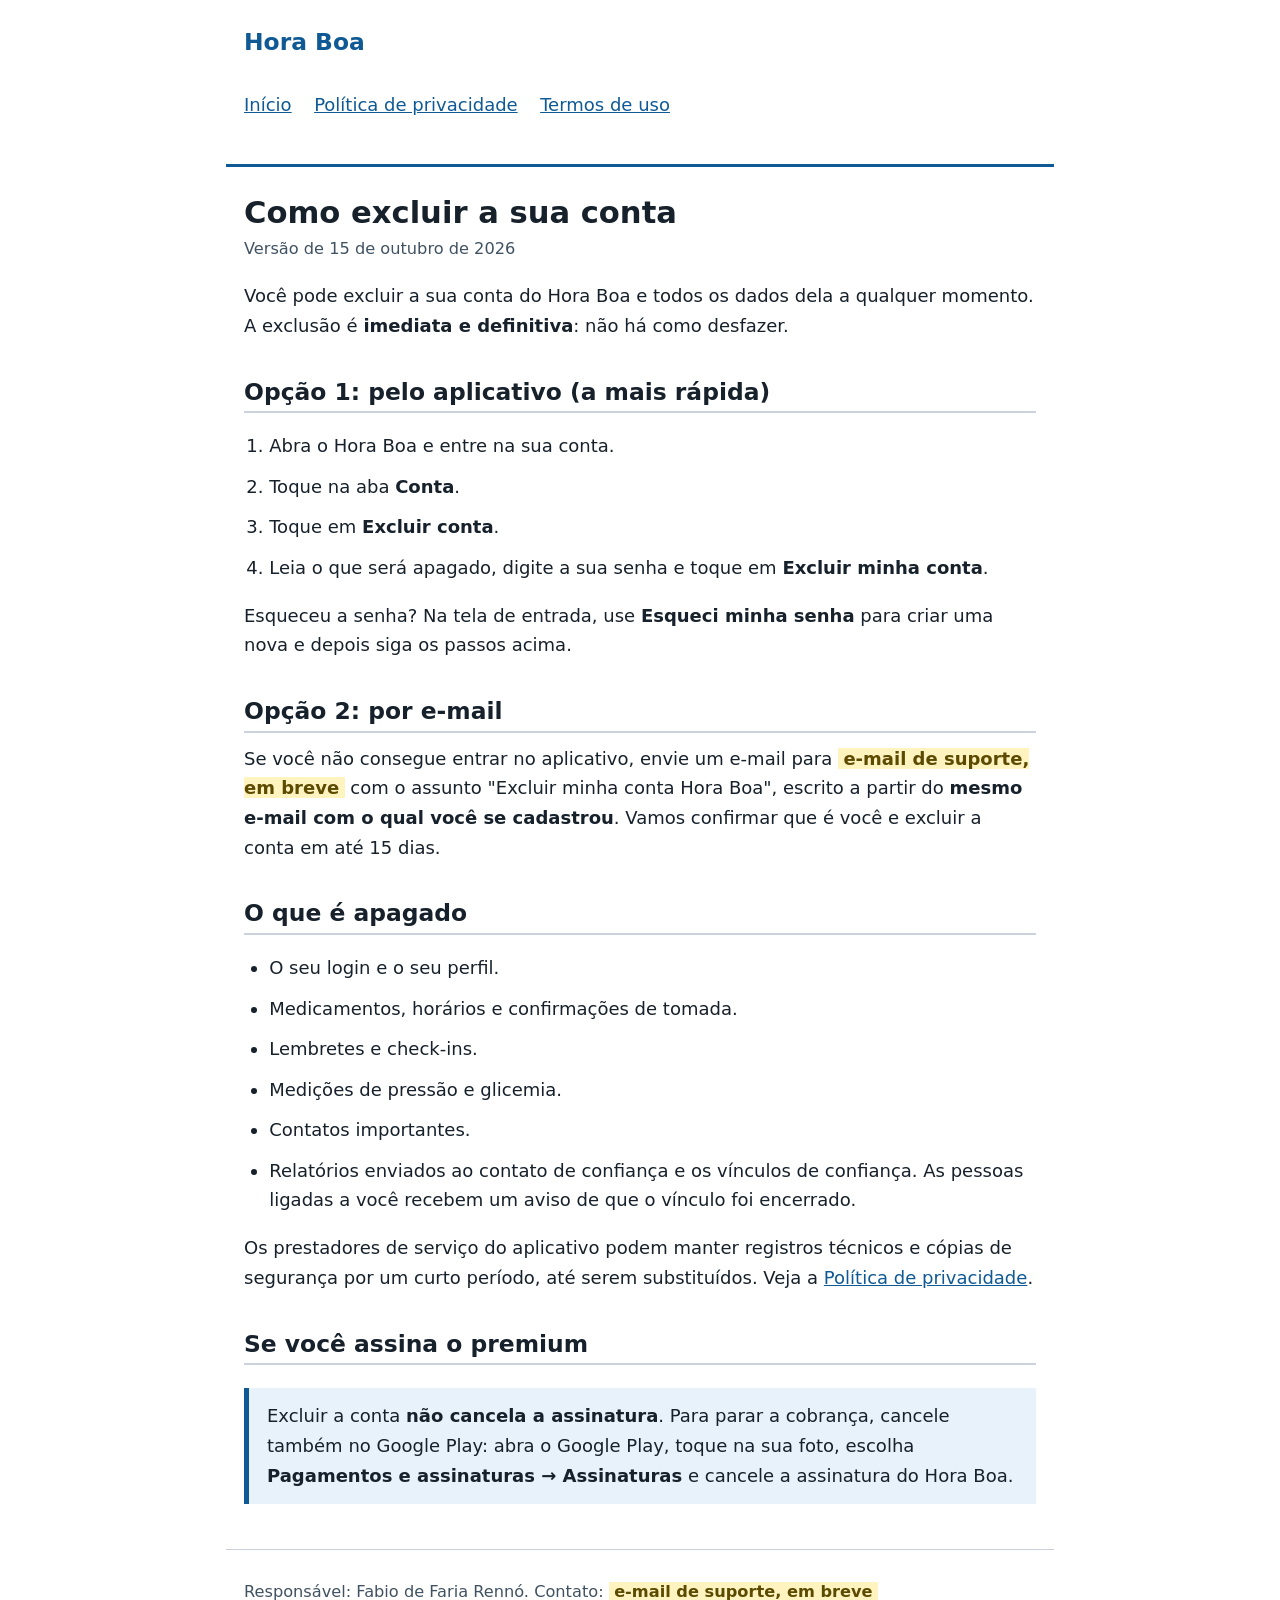
==== excluir-conta/index.html @ cc04911a "Paginas publicas do Hora Boa: privacidade, termos e exclusao de conta Co-Authored-By: Claude Sonnet " ====
<!DOCTYPE html>
<html lang="pt-BR">
<head>
  <meta charset="utf-8">
  <meta name="viewport" content="width=device-width, initial-scale=1">
  <title>Como excluir a sua conta — Hora Boa</title>
  <meta name="description" content="Passo a passo para excluir a conta do aplicativo Hora Boa e apagar os seus dados, no aplicativo ou por e-mail.">
  <link rel="stylesheet" href="../style.css">
</head>
<body>
  <header>
    <p class="brand">Hora Boa</p>
    <nav aria-label="Páginas">
      <ul>
        <li><a href="../">Início</a></li>
        <li><a href="../privacidade/">Política de privacidade</a></li>
        <li><a href="../termos/">Termos de uso</a></li>
      </ul>
    </nav>
  </header>
  <main>
    <h1>Como excluir a sua conta</h1>
    <p class="version">Versão de 15 de outubro de 2026</p>

    <p>Você pode excluir a sua conta do Hora Boa e todos os dados dela a qualquer momento. A exclusão é <strong>imediata e definitiva</strong>: não há como desfazer.</p>

    <h2>Opção 1: pelo aplicativo (a mais rápida)</h2>
    <ol>
      <li>Abra o Hora Boa e entre na sua conta.</li>
      <li>Toque na aba <strong>Conta</strong>.</li>
      <li>Toque em <strong>Excluir conta</strong>.</li>
      <li>Leia o que será apagado, digite a sua senha e toque em <strong>Excluir minha conta</strong>.</li>
    </ol>
    <p>Esqueceu a senha? Na tela de entrada, use <strong>Esqueci minha senha</strong> para criar uma nova e depois siga os passos acima.</p>

    <h2>Opção 2: por e-mail</h2>
    <p>Se você não consegue entrar no aplicativo, envie um e-mail para <span class="pendente">e-mail de suporte, em breve</span> com o assunto "Excluir minha conta Hora Boa", escrito a partir do <strong>mesmo e-mail com o qual você se cadastrou</strong>. Vamos confirmar que é você e excluir a conta em até 15 dias.</p>

    <h2>O que é apagado</h2>
    <ul>
      <li>O seu login e o seu perfil.</li>
      <li>Medicamentos, horários e confirmações de tomada.</li>
      <li>Lembretes e check-ins.</li>
      <li>Medições de pressão e glicemia.</li>
      <li>Contatos importantes.</li>
      <li>Relatórios enviados ao contato de confiança e os vínculos de confiança. As pessoas ligadas a você recebem um aviso de que o vínculo foi encerrado.</li>
    </ul>
    <p>Os prestadores de serviço do aplicativo podem manter registros técnicos e cópias de segurança por um curto período, até serem substituídos. Veja a <a href="../privacidade/">Política de privacidade</a>.</p>

    <h2 id="assinatura">Se você assina o premium</h2>
    <p class="aviso">Excluir a conta <strong>não cancela a assinatura</strong>. Para parar a cobrança, cancele também no Google Play: abra o Google Play, toque na sua foto, escolha <strong>Pagamentos e assinaturas → Assinaturas</strong> e cancele a assinatura do Hora Boa.</p>
  </main>
  <footer>
    <p>Responsável: Fabio de Faria Rennó. Contato: <span class="pendente">e-mail de suporte, em breve</span></p>
  </footer>
</body>
</html>
---- style.css ----
:root {
  --bg: #ffffff;
  --fg: #17212b;
  --muted: #405261;
  --primary: #0f5a95;
  --tint: #e7f2fa;
  --border: #cad3dc;
  --pending-bg: #fff3bf;
  --pending-fg: #5c4a00;
}

@media (prefers-color-scheme: dark) {
  :root {
    --bg: #10161c;
    --fg: #eef3f7;
    --muted: #b8c4cf;
    --primary: #8fc8f2;
    --tint: #1b2a38;
    --border: #324455;
    --pending-bg: #5c4a00;
    --pending-fg: #fff3bf;
  }
}

* {
  box-sizing: border-box;
}

html {
  font-size: 112.5%;
}

body {
  margin: 0;
  background: var(--bg);
  color: var(--fg);
  font-family: system-ui, -apple-system, 'Segoe UI', Roboto, Arial, sans-serif;
  line-height: 1.65;
}

main,
header,
footer {
  max-width: 46rem;
  margin: 0 auto;
  padding: 0 1rem;
}

header {
  padding-top: 1.25rem;
  padding-bottom: 0.5rem;
  border-bottom: 3px solid var(--primary);
}

header .brand {
  margin: 0;
  color: var(--primary);
  font-size: 1.3rem;
  font-weight: 700;
}

nav ul {
  display: flex;
  flex-wrap: wrap;
  gap: 0.25rem 1.25rem;
  margin: 0.5rem 0 0.75rem;
  padding: 0;
  list-style: none;
}

nav a {
  display: inline-block;
  min-height: 2.75rem;
  padding: 0.5rem 0;
}

a {
  color: var(--primary);
  text-decoration: underline;
}

a:focus-visible {
  outline: 3px solid var(--primary);
  outline-offset: 2px;
}

h1 {
  margin: 1.5rem 0 0.25rem;
  font-size: 1.7rem;
  line-height: 1.25;
}

h2 {
  margin: 2rem 0 0.5rem;
  padding-bottom: 0.25rem;
  border-bottom: 2px solid var(--border);
  font-size: 1.3rem;
  line-height: 1.3;
}

p,
li {
  margin: 0.6rem 0;
}

ul,
ol {
  padding-left: 1.4rem;
}

.version {
  margin: 0 0 1rem;
  color: var(--muted);
  font-size: 0.9rem;
}

.aviso {
  margin: 1.25rem 0;
  padding: 0.75rem 1rem;
  border-left: 5px solid var(--primary);
  background: var(--tint);
}

.pendente {
  padding: 0 0.3rem;
  background: var(--pending-bg);
  color: var(--pending-fg);
  font-weight: 700;
}

.table-wrap {
  overflow-x: auto;
}

table {
  width: 100%;
  border-collapse: collapse;
  font-size: 0.95rem;
}

th,
td {
  padding: 0.5rem;
  border-bottom: 1px solid var(--border);
  text-align: left;
  vertical-align: top;
}

th {
  background: var(--tint);
}

.cards {
  display: grid;
  gap: 0.75rem;
  margin: 1rem 0;
  padding: 0;
  list-style: none;
}

.cards a {
  display: block;
  padding: 1rem;
  border: 2px solid var(--primary);
  border-radius: 0.75rem;
  font-weight: 700;
  text-decoration: none;
}

footer {
  margin-top: 2.5rem;
  padding-top: 1rem;
  padding-bottom: 2rem;
  border-top: 1px solid var(--border);
  color: var(--muted);
  font-size: 0.9rem;
}

/* Em telas estreitas, cada linha da tabela vira um bloco com os rótulos. */
@media (max-width: 40rem) {
  .table-wrap {
    overflow-x: visible;
  }

  table,
  tbody,
  tr,
  td {
    display: block;
    width: 100%;
  }

  thead {
    position: absolute;
    left: -9999px;
  }

  tr {
    margin: 0 0 1rem;
    padding: 0.25rem 0.75rem;
    border: 1px solid var(--border);
    border-radius: 0.5rem;
  }

  td {
    border-bottom: 0;
    padding: 0.4rem 0;
  }

  td::before {
    content: attr(data-label);
    display: block;
    color: var(--muted);
    font-size: 0.85rem;
    font-weight: 700;
  }
}
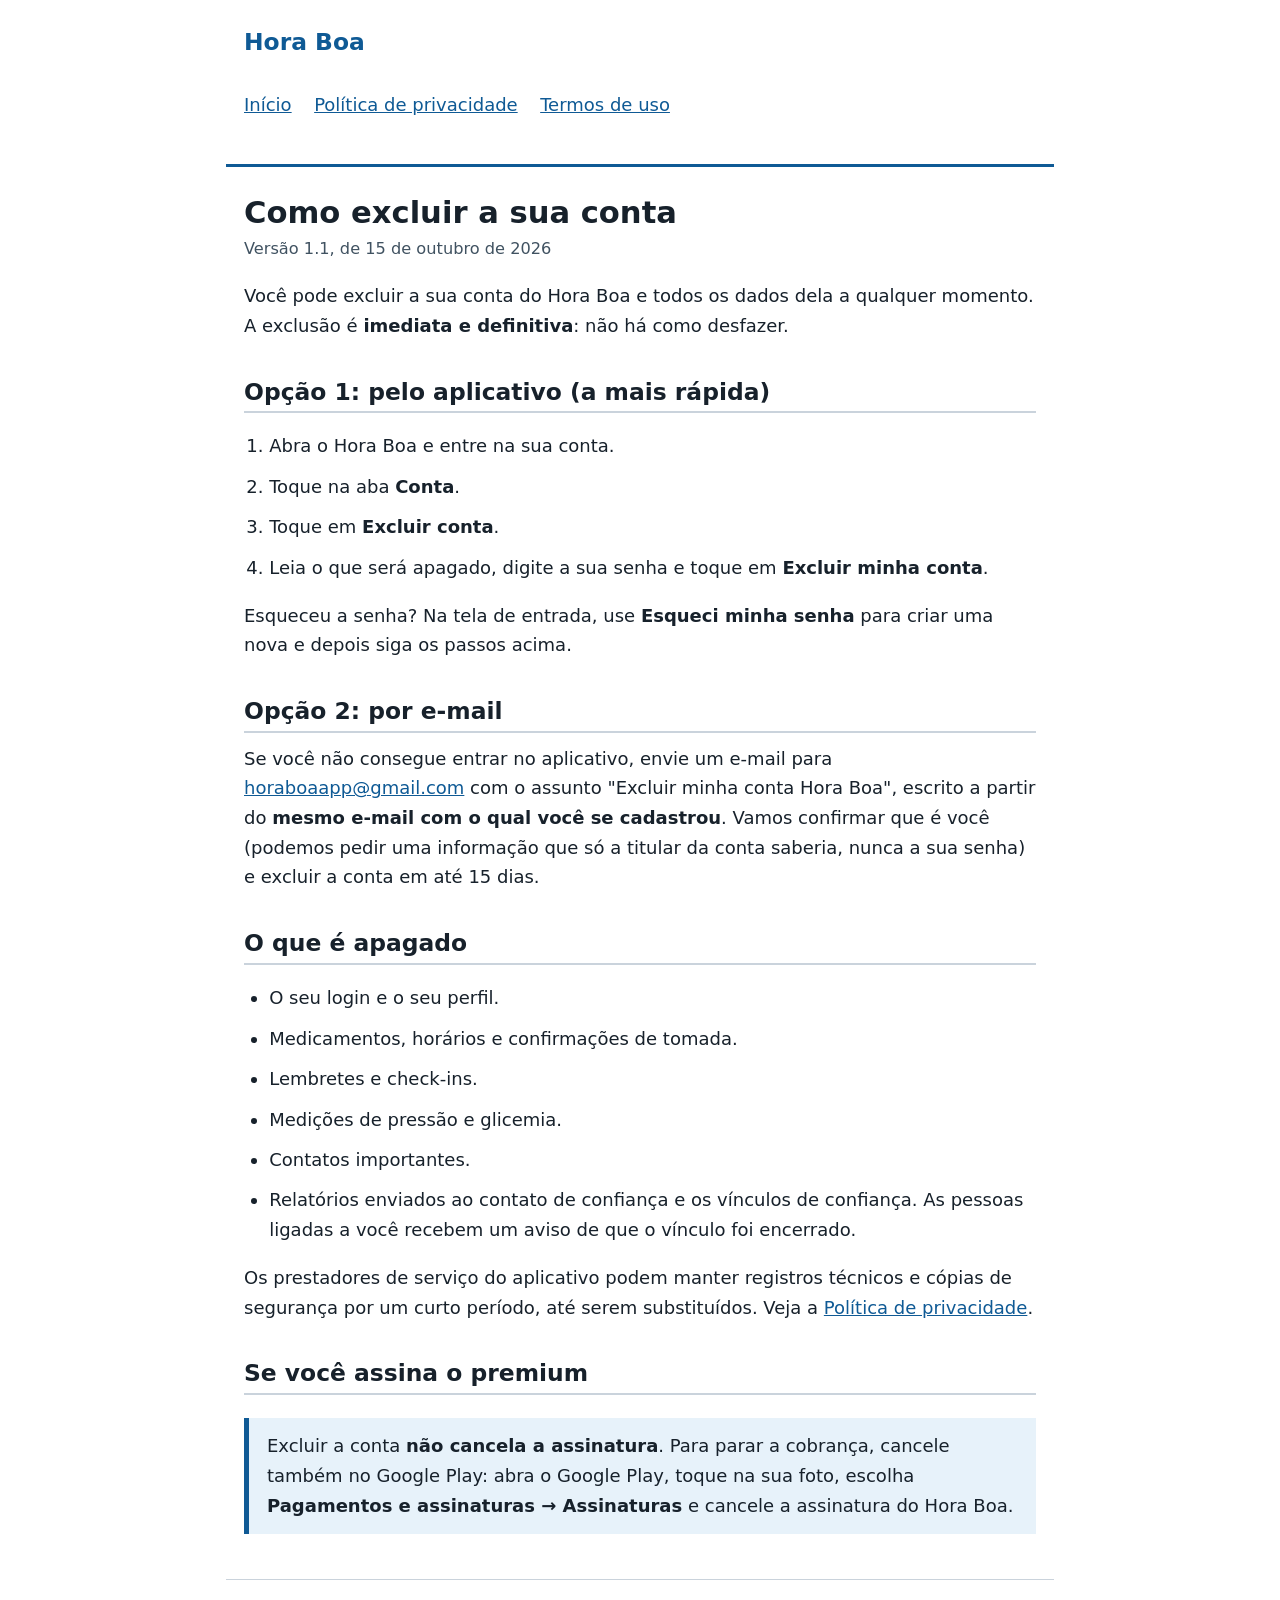
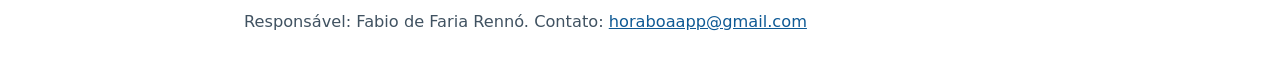
==== commit 451553b3: "Textos publicos versao 1.1: revisao interna e e-mail de suporte Co-Authored-By: Claude Sonnet 5.5 <n" ====
--- a/excluir-conta/index.html
+++ b/excluir-conta/index.html
@@ -20,7 +20,7 @@
   </header>
   <main>
     <h1>Como excluir a sua conta</h1>
-    <p class="version">Versão de 15 de outubro de 2026</p>
+    <p class="version">Versão 1.1, de 15 de outubro de 2026</p>
 
     <p>Você pode excluir a sua conta do Hora Boa e todos os dados dela a qualquer momento. A exclusão é <strong>imediata e definitiva</strong>: não há como desfazer.</p>
 
@@ -34,7 +34,7 @@
     <p>Esqueceu a senha? Na tela de entrada, use <strong>Esqueci minha senha</strong> para criar uma nova e depois siga os passos acima.</p>
 
     <h2>Opção 2: por e-mail</h2>
-    <p>Se você não consegue entrar no aplicativo, envie um e-mail para <span class="pendente">e-mail de suporte, em breve</span> com o assunto "Excluir minha conta Hora Boa", escrito a partir do <strong>mesmo e-mail com o qual você se cadastrou</strong>. Vamos confirmar que é você e excluir a conta em até 15 dias.</p>
+    <p>Se você não consegue entrar no aplicativo, envie um e-mail para <a href="mailto:horaboaapp@gmail.com">horaboaapp@gmail.com</a> com o assunto "Excluir minha conta Hora Boa", escrito a partir do <strong>mesmo e-mail com o qual você se cadastrou</strong>. Vamos confirmar que é você (podemos pedir uma informação que só a titular da conta saberia, nunca a sua senha) e excluir a conta em até 15 dias.</p>
 
     <h2>O que é apagado</h2>
     <ul>
@@ -51,7 +51,7 @@
     <p class="aviso">Excluir a conta <strong>não cancela a assinatura</strong>. Para parar a cobrança, cancele também no Google Play: abra o Google Play, toque na sua foto, escolha <strong>Pagamentos e assinaturas → Assinaturas</strong> e cancele a assinatura do Hora Boa.</p>
   </main>
   <footer>
-    <p>Responsável: Fabio de Faria Rennó. Contato: <span class="pendente">e-mail de suporte, em breve</span></p>
+    <p>Responsável: Fabio de Faria Rennó. Contato: <a href="mailto:horaboaapp@gmail.com">horaboaapp@gmail.com</a></p>
   </footer>
 </body>
 </html>
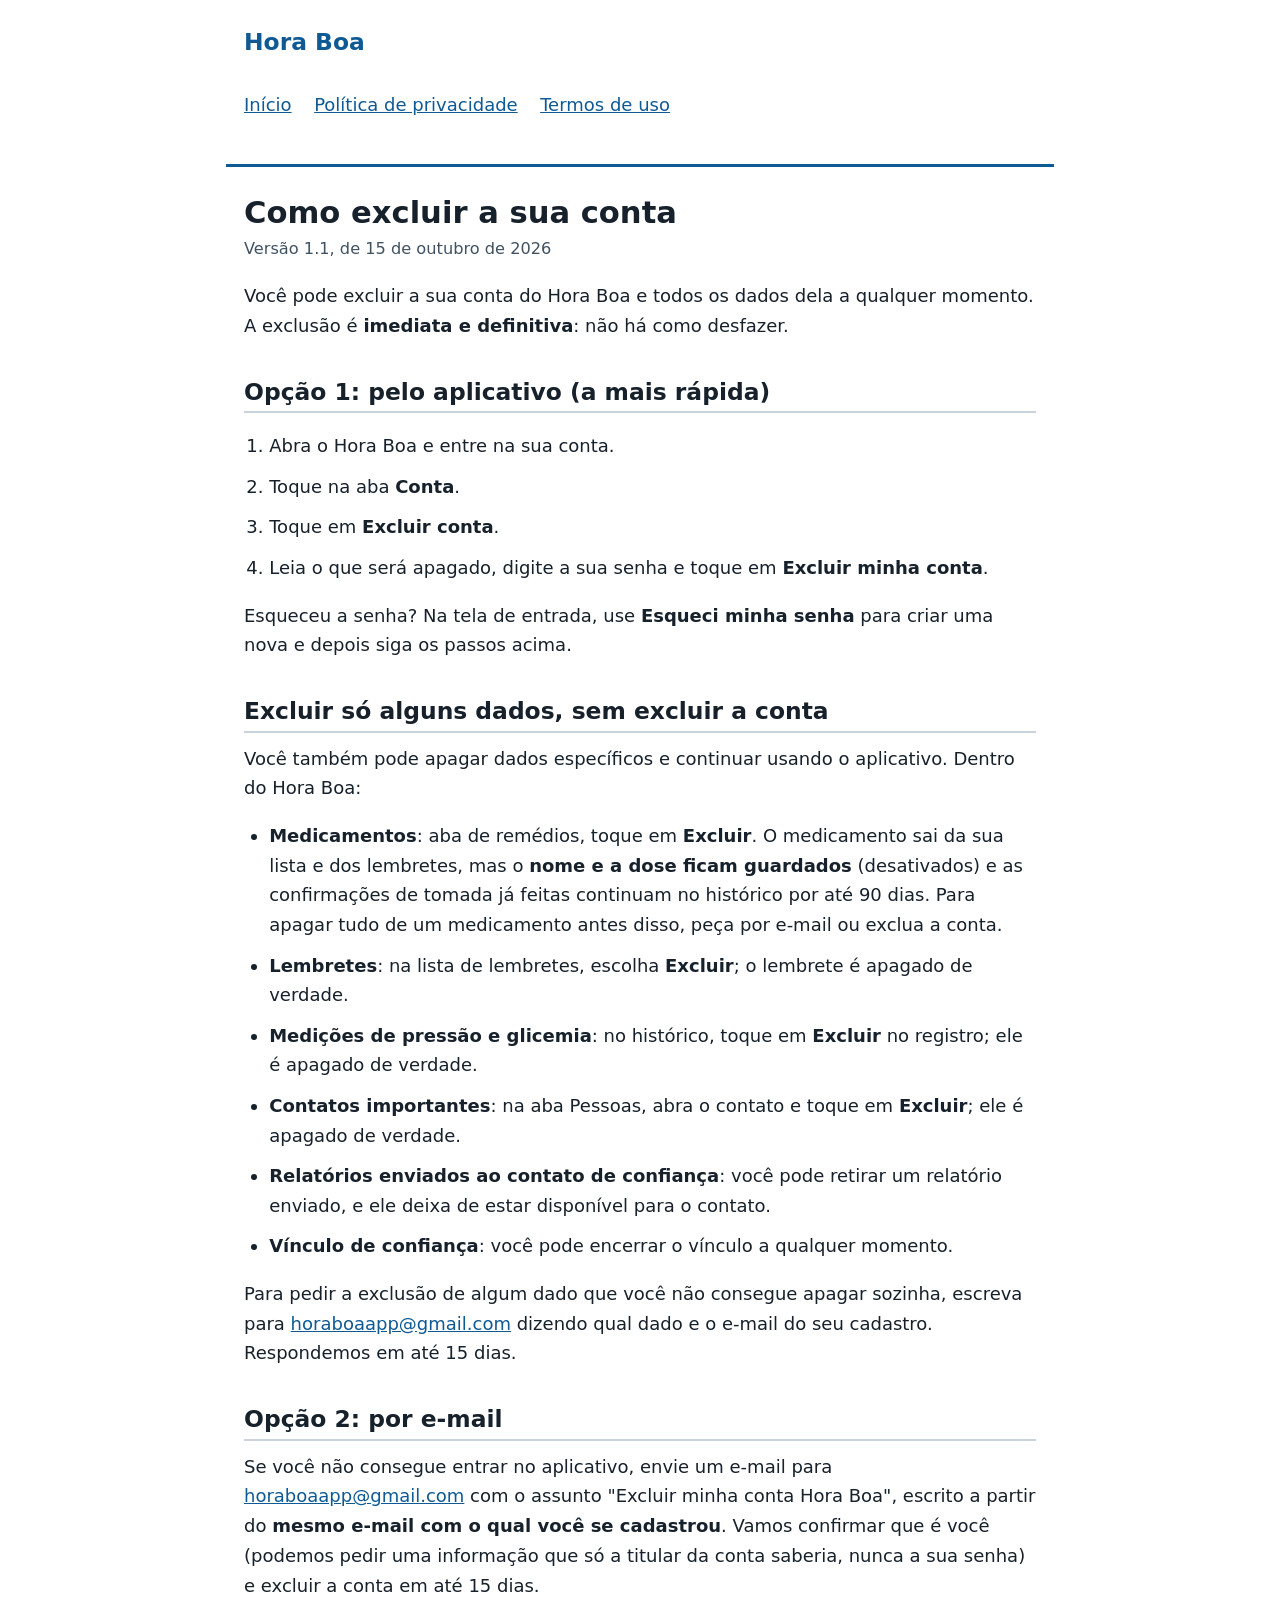
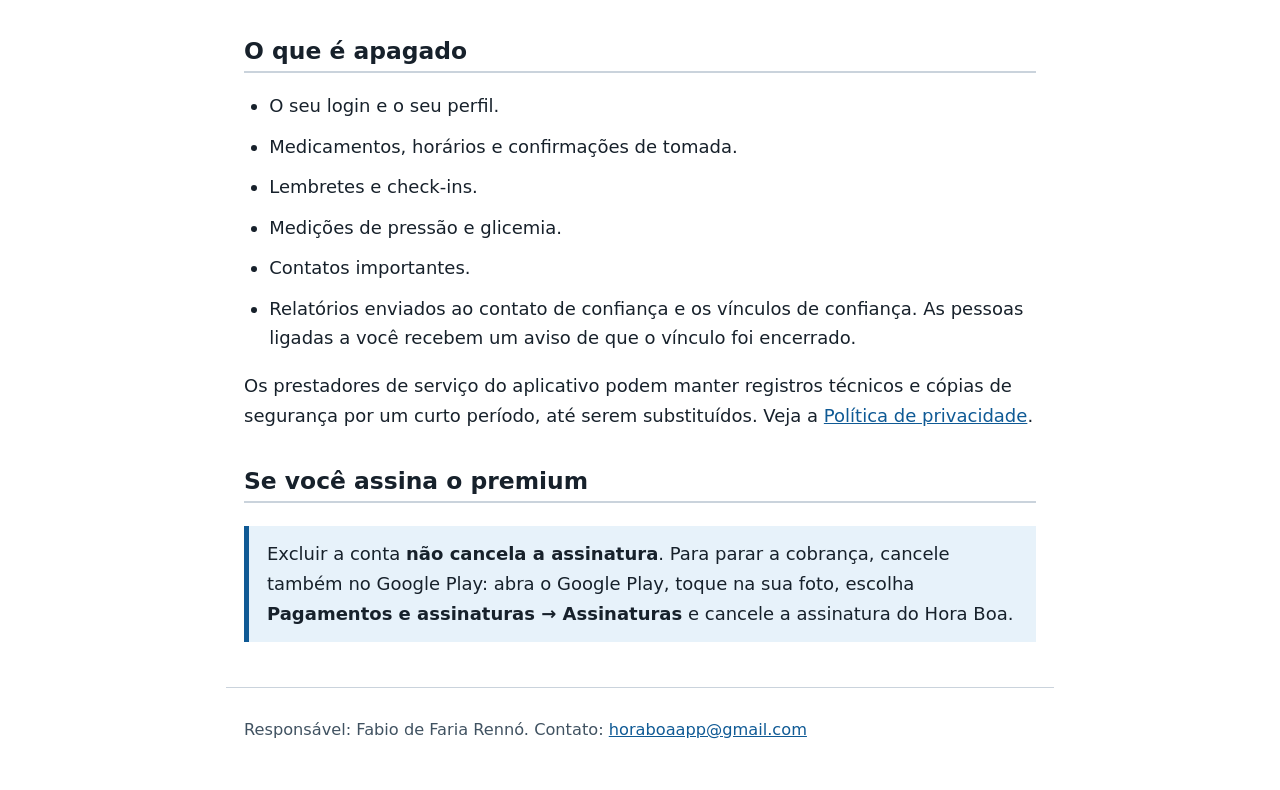
==== commit 01b691a3: "Exclusao de conta: excluir so alguns dados; politica fiel a desativacao do medicamento Co-Authored-B" ====
--- a/excluir-conta/index.html
+++ b/excluir-conta/index.html
@@ -33,6 +33,18 @@
     </ol>
     <p>Esqueceu a senha? Na tela de entrada, use <strong>Esqueci minha senha</strong> para criar uma nova e depois siga os passos acima.</p>
 
+    <h2>Excluir só alguns dados, sem excluir a conta</h2>
+    <p>Você também pode apagar dados específicos e continuar usando o aplicativo. Dentro do Hora Boa:</p>
+    <ul>
+      <li><strong>Medicamentos</strong>: aba de remédios, toque em <strong>Excluir</strong>. O medicamento sai da sua lista e dos lembretes, mas o <strong>nome e a dose ficam guardados</strong> (desativados) e as confirmações de tomada já feitas continuam no histórico por até 90 dias. Para apagar tudo de um medicamento antes disso, peça por e-mail ou exclua a conta.</li>
+      <li><strong>Lembretes</strong>: na lista de lembretes, escolha <strong>Excluir</strong>; o lembrete é apagado de verdade.</li>
+      <li><strong>Medições de pressão e glicemia</strong>: no histórico, toque em <strong>Excluir</strong> no registro; ele é apagado de verdade.</li>
+      <li><strong>Contatos importantes</strong>: na aba Pessoas, abra o contato e toque em <strong>Excluir</strong>; ele é apagado de verdade.</li>
+      <li><strong>Relatórios enviados ao contato de confiança</strong>: você pode retirar um relatório enviado, e ele deixa de estar disponível para o contato.</li>
+      <li><strong>Vínculo de confiança</strong>: você pode encerrar o vínculo a qualquer momento.</li>
+    </ul>
+    <p>Para pedir a exclusão de algum dado que você não consegue apagar sozinha, escreva para <a href="mailto:horaboaapp@gmail.com">horaboaapp@gmail.com</a> dizendo qual dado e o e-mail do seu cadastro. Respondemos em até 15 dias.</p>
+
     <h2>Opção 2: por e-mail</h2>
     <p>Se você não consegue entrar no aplicativo, envie um e-mail para <a href="mailto:horaboaapp@gmail.com">horaboaapp@gmail.com</a> com o assunto "Excluir minha conta Hora Boa", escrito a partir do <strong>mesmo e-mail com o qual você se cadastrou</strong>. Vamos confirmar que é você (podemos pedir uma informação que só a titular da conta saberia, nunca a sua senha) e excluir a conta em até 15 dias.</p>
 
